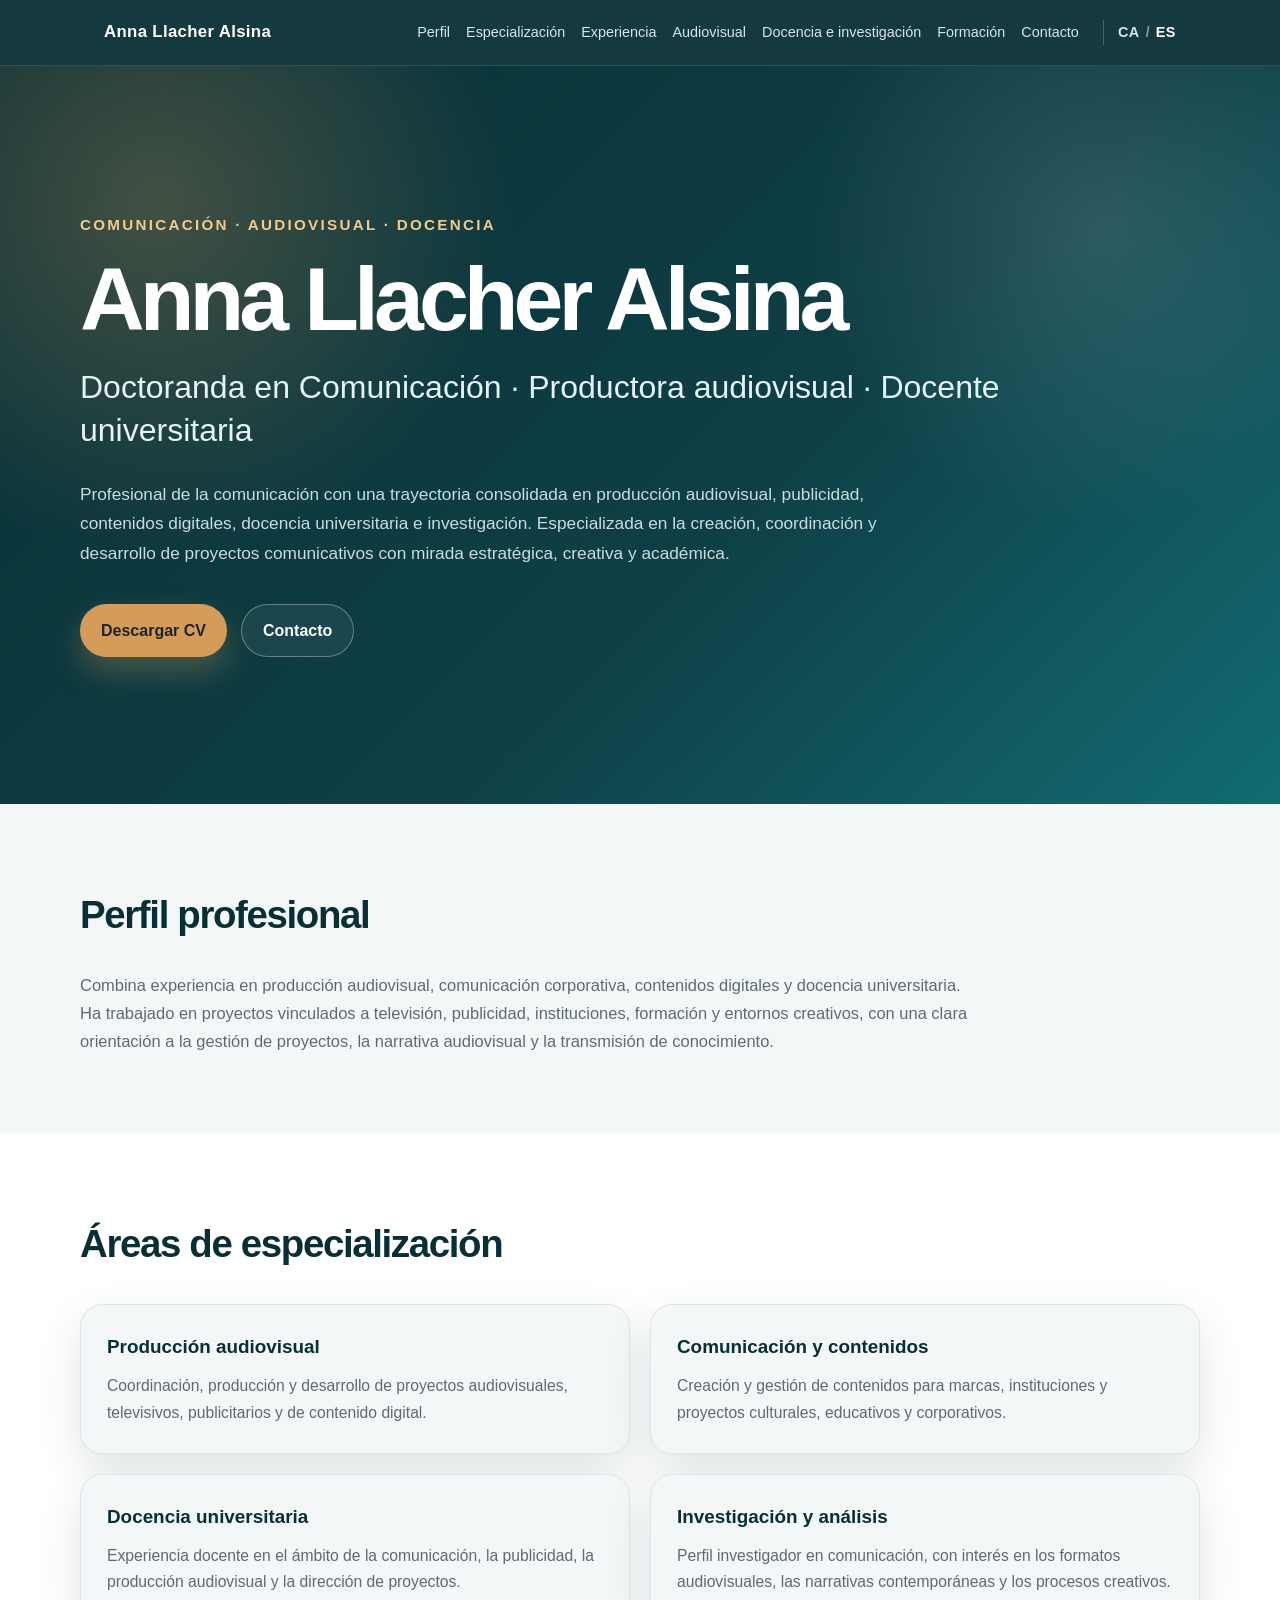
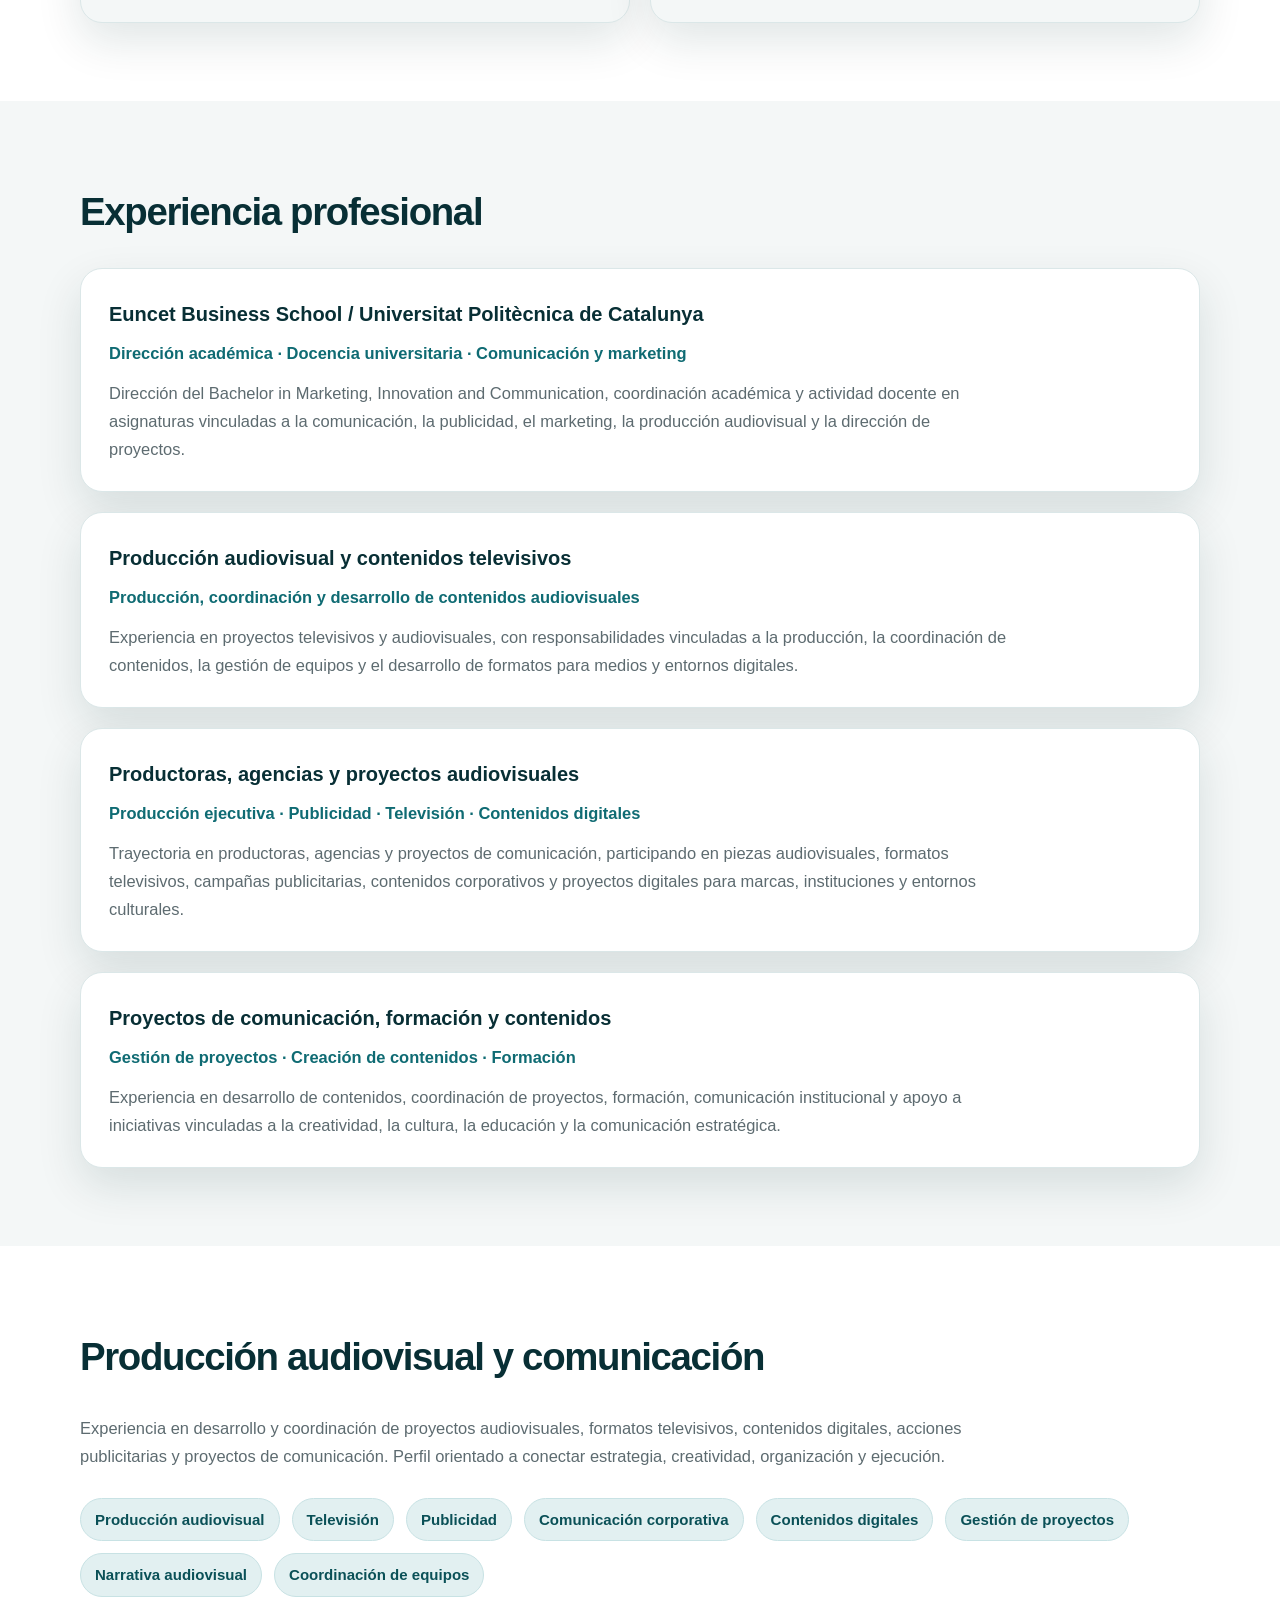
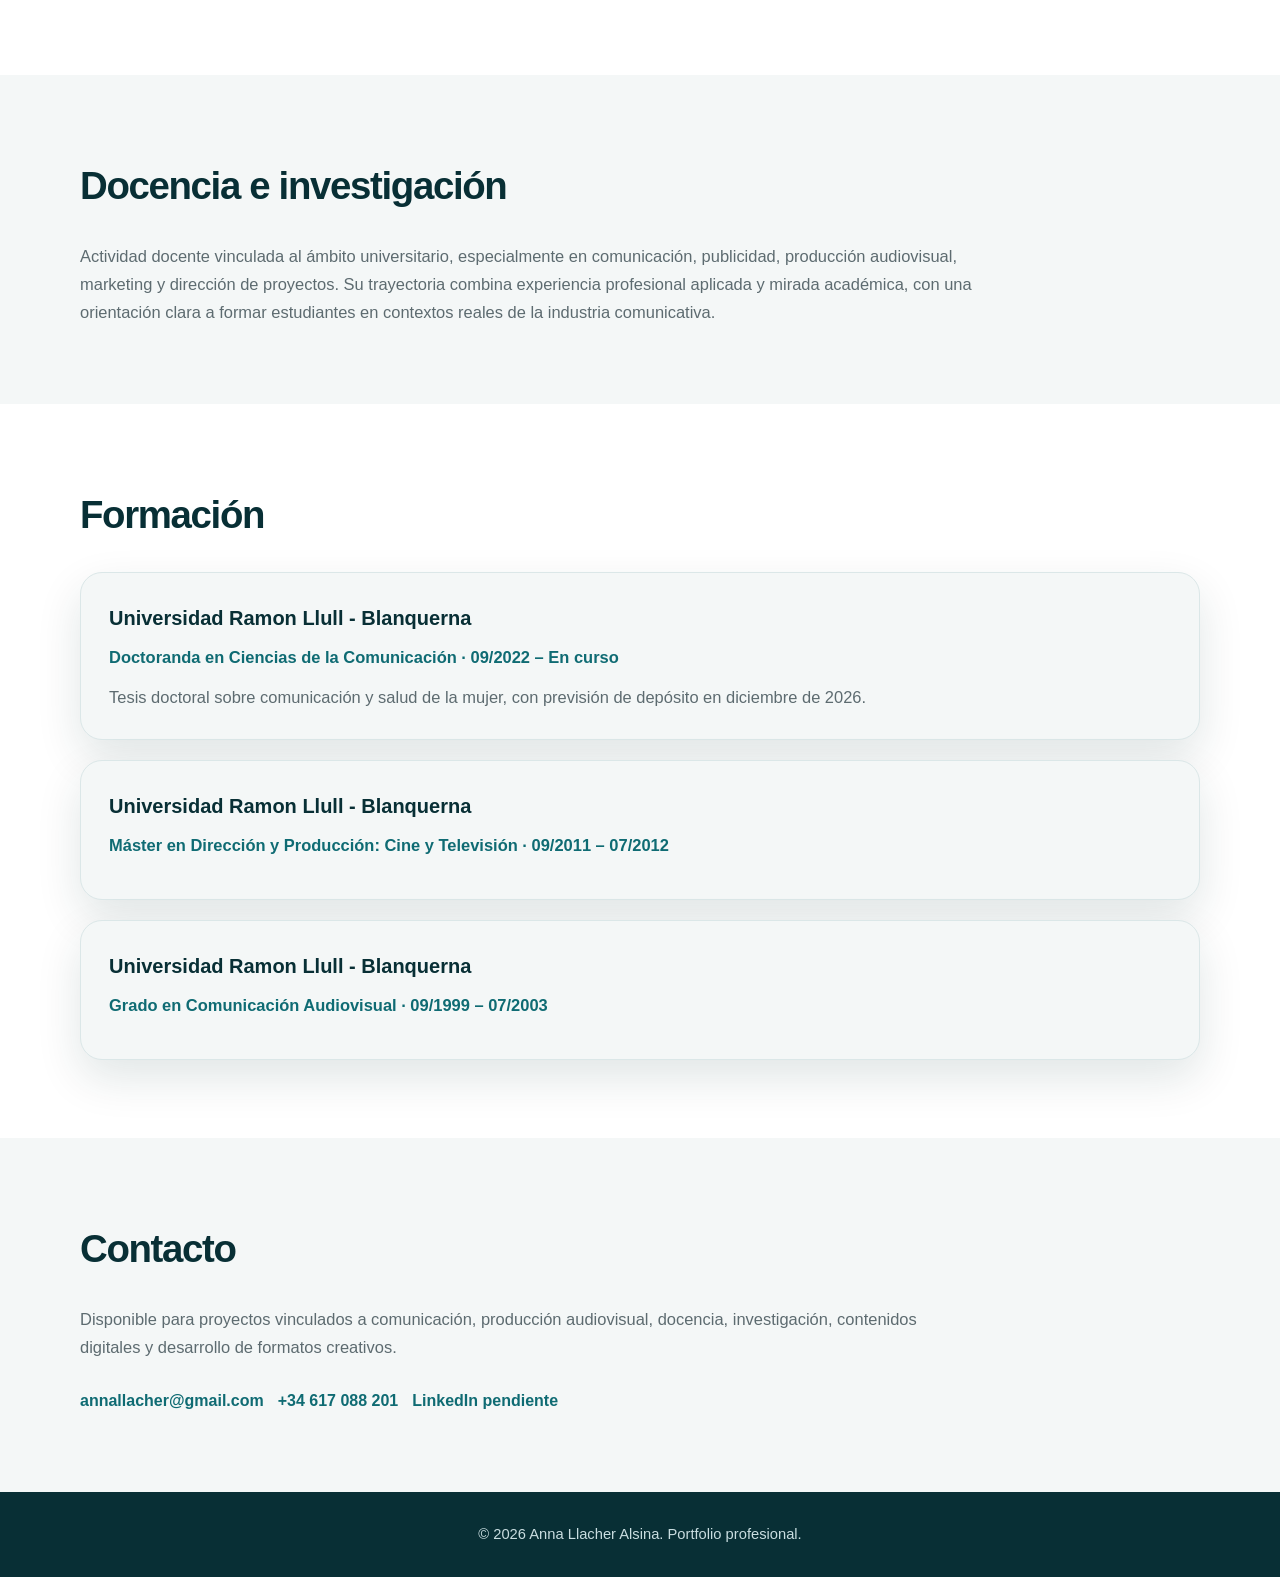
==== es.html @ 97cc1ad0 "Initial Anna Llacher professional portfolio" ====
<!DOCTYPE html>
<html lang="es">

<head>
    <meta charset="UTF-8" />
    <meta name="viewport" content="width=device-width, initial-scale=1.0" />

    <title>Anna Llacher Alsina | Comunicación, audiovisual y docencia</title>

    <meta name="description"
        content="Portfolio profesional de Anna Llacher Alsina, doctoranda en Comunicación, productora audiovisual, docente universitaria y profesional de la comunicación." />

    <link rel="stylesheet" href="styles.css" />
</head>

<body>

    <header class="site-header">
        <nav class="navbar">
            <a class="brand" href="#inicio">Anna Llacher Alsina</a>

            <div class="nav-links">
                <a href="#perfil">Perfil</a>
                <a href="#especializacion">Especialización</a>
                <a href="#experiencia">Experiencia</a>
                <a href="#audiovisual">Audiovisual</a>
                <a href="#docencia">Docencia e investigación</a>
                <a href="#formacion">Formación</a>
                <a href="#contacto">Contacto</a>

                <div class="language-switcher">
                    <a href="index.html">CA</a>
                    <span>/</span>
                    <a href="es.html" class="active">ES</a>
                </div>
            </div>
        </nav>
    </header>

    <main id="inicio">
        <section class="hero">
            <div class="hero-content">
                <p class="eyebrow">Comunicación · Audiovisual · Docencia</p>

                <h1>Anna Llacher Alsina</h1>

                <h2>Doctoranda en Comunicación · Productora audiovisual · Docente universitaria</h2>

                <p class="hero-text">
                    Profesional de la comunicación con una trayectoria consolidada en producción audiovisual,
                    publicidad, contenidos digitales, docencia universitaria e investigación. Especializada en la
                    creación, coordinación y desarrollo de proyectos comunicativos con mirada estratégica,
                    creativa y académica.
                </p>

                <div class="hero-actions">
                    <a class="btn btn-primary" href="assets/cv/Anna_Llacher_CV_Septiembre2025_ES.pdf" download>
                        Descargar CV
                    </a>

                    <a class="btn btn-secondary" href="#contacto">
                        Contacto
                    </a>
                </div>
            </div>
        </section>

        <section id="perfil" class="section">
            <div class="container">
                <h2>Perfil profesional</h2>

                <p>
                    Combina experiencia en producción audiovisual, comunicación corporativa, contenidos digitales
                    y docencia universitaria. Ha trabajado en proyectos vinculados a televisión, publicidad,
                    instituciones, formación y entornos creativos, con una clara orientación a la gestión de proyectos,
                    la narrativa audiovisual y la transmisión de conocimiento.
                </p>
            </div>
        </section>

        <section id="especializacion" class="section section-alt">
            <div class="container">
                <h2>Áreas de especialización</h2>

                <div class="grid">
                    <article class="mini-card">
                        <h3>Producción audiovisual</h3>
                        <p>
                            Coordinación, producción y desarrollo de proyectos audiovisuales, televisivos,
                            publicitarios y de contenido digital.
                        </p>
                    </article>

                    <article class="mini-card">
                        <h3>Comunicación y contenidos</h3>
                        <p>
                            Creación y gestión de contenidos para marcas, instituciones y proyectos culturales,
                            educativos y corporativos.
                        </p>
                    </article>

                    <article class="mini-card">
                        <h3>Docencia universitaria</h3>
                        <p>
                            Experiencia docente en el ámbito de la comunicación, la publicidad, la producción
                            audiovisual y la dirección de proyectos.
                        </p>
                    </article>

                    <article class="mini-card">
                        <h3>Investigación y análisis</h3>
                        <p>
                            Perfil investigador en comunicación, con interés en los formatos audiovisuales,
                            las narrativas contemporáneas y los procesos creativos.
                        </p>
                    </article>
                </div>
            </div>
        </section>

        <section id="experiencia" class="section">
            <div class="container">
                <h2>Experiencia profesional</h2>

                <article class="card">
                    <h3>Euncet Business School / Universitat Politècnica de Catalunya</h3>
                    <p class="card-subtitle">Dirección académica · Docencia universitaria · Comunicación y marketing</p>

                    <p>
                        Dirección del Bachelor in Marketing, Innovation and Communication, coordinación académica
                        y actividad docente en asignaturas vinculadas a la comunicación, la publicidad, el marketing,
                        la producción audiovisual y la dirección de proyectos.
                    </p>
                </article>

                <article class="card">
                    <h3>Producción audiovisual y contenidos televisivos</h3>
                    <p class="card-subtitle">Producción, coordinación y desarrollo de contenidos audiovisuales</p>

                    <p>
                        Experiencia en proyectos televisivos y audiovisuales, con responsabilidades vinculadas a la
                        producción, la coordinación de contenidos, la gestión de equipos y el desarrollo de formatos
                        para medios y entornos digitales.
                    </p>
                </article>

                <article class="card">
                    <h3>Productoras, agencias y proyectos audiovisuales</h3>
                    <p class="card-subtitle">Producción ejecutiva · Publicidad · Televisión · Contenidos digitales</p>

                    <p>
                        Trayectoria en productoras, agencias y proyectos de comunicación, participando en piezas
                        audiovisuales, formatos televisivos, campañas publicitarias, contenidos corporativos y proyectos
                        digitales para marcas, instituciones y entornos culturales.
                    </p>
                </article>

                <article class="card">
                    <h3>Proyectos de comunicación, formación y contenidos</h3>
                    <p class="card-subtitle">Gestión de proyectos · Creación de contenidos · Formación</p>

                    <p>
                        Experiencia en desarrollo de contenidos, coordinación de proyectos, formación,
                        comunicación institucional y apoyo a iniciativas vinculadas a la creatividad, la cultura,
                        la educación y la comunicación estratégica.
                    </p>
                </article>
            </div>
        </section>

        <section id="audiovisual" class="section section-alt">
            <div class="container">
                <h2>Producción audiovisual y comunicación</h2>

                <p>
                    Experiencia en desarrollo y coordinación de proyectos audiovisuales, formatos televisivos,
                    contenidos digitales, acciones publicitarias y proyectos de comunicación. Perfil orientado a
                    conectar estrategia, creatividad, organización y ejecución.
                </p>

                <div class="tags">
                    <span>Producción audiovisual</span>
                    <span>Televisión</span>
                    <span>Publicidad</span>
                    <span>Comunicación corporativa</span>
                    <span>Contenidos digitales</span>
                    <span>Gestión de proyectos</span>
                    <span>Narrativa audiovisual</span>
                    <span>Coordinación de equipos</span>
                </div>
            </div>
        </section>

        <section id="docencia" class="section">
            <div class="container">
                <h2>Docencia e investigación</h2>

                <p>
                    Actividad docente vinculada al ámbito universitario, especialmente en comunicación,
                    publicidad, producción audiovisual, marketing y dirección de proyectos. Su trayectoria
                    combina experiencia profesional aplicada y mirada académica, con una orientación clara
                    a formar estudiantes en contextos reales de la industria comunicativa.
                </p>
            </div>
        </section>

        <section id="formacion" class="section section-alt">
            <div class="container">
                <h2>Formación</h2>

                <article class="card">
                    <h3>Universidad Ramon Llull - Blanquerna</h3>
                    <p class="card-subtitle">Doctoranda en Ciencias de la Comunicación · 09/2022 – En curso</p>
                    <p>
                        Tesis doctoral sobre comunicación y salud de la mujer, con previsión de depósito
                        en diciembre de 2026.
                    </p>
                </article>

                <article class="card">
                    <h3>Universidad Ramon Llull - Blanquerna</h3>
                    <p class="card-subtitle">Máster en Dirección y Producción: Cine y Televisión · 09/2011 – 07/2012</p>
                </article>

                <article class="card">
                    <h3>Universidad Ramon Llull - Blanquerna</h3>
                    <p class="card-subtitle">Grado en Comunicación Audiovisual · 09/1999 – 07/2003</p>
                </article>
            </div>
        </section>

        <section id="contacto" class="section">
            <div class="container">
                <h2>Contacto</h2>

                <p>
                    Disponible para proyectos vinculados a comunicación, producción audiovisual, docencia,
                    investigación, contenidos digitales y desarrollo de formatos creativos.
                </p>

                <div class="contact-links">
                    <a href="mailto:annallacher@gmail.com">annallacher@gmail.com</a>
                    <a href="tel:+34617088201">+34 617 088 201</a>
                    <a href="#">LinkedIn pendiente</a>
                </div>
            </div>
        </section>
    </main>

    <footer class="site-footer">
        <p>© <span id="current-year"></span> Anna Llacher Alsina. Portfolio profesional.</p>
    </footer>

    <script src="script.js"></script>
</body>

</html>
---- styles.css ----
/* =========================================================
   Portfolio Anna Llacher Alsina
   Estils principals
   ========================================================= */

/* Reset bàsic */
* {
  box-sizing: border-box;
  margin: 0;
  padding: 0;
}

/* Variables generals */
:root {
  --color-bg: #0f3f46;
  --color-bg-dark: #082f35;
  --color-bg-soft: #f4f7f7;
  --color-surface: #ffffff;
  --color-surface-alt: #eef5f5;
  --color-text: #172326;
  --color-text-muted: #5d6b70;
  --color-primary: #0f6b73;
  --color-primary-dark: #0a5057;
  --color-accent: #d59b5b;
  --color-border: #dbe7e8;
  --color-white: #ffffff;

  --max-width: 1120px;
  --radius-lg: 22px;
  --radius-md: 14px;
  --shadow-soft: 0 18px 45px rgba(8, 47, 53, 0.12);
}

/* Navegació suau per ancles */
html {
  scroll-behavior: smooth;
}

/* Estil general */
body {
  font-family: Arial, Helvetica, sans-serif;
  background: var(--color-bg-soft);
  color: var(--color-text);
  line-height: 1.7;
}

/* =========================================================
   Header i navegació
   ========================================================= */

.site-header {
  position: sticky;
  top: 0;
  z-index: 20;
  background: rgba(8, 47, 53, 0.95);
  backdrop-filter: blur(12px);
  border-bottom: 1px solid rgba(255, 255, 255, 0.12);
}

.navbar {
  max-width: var(--max-width);
  margin: 0 auto;
  padding: 18px 24px;
  display: flex;
  align-items: center;
  justify-content: space-between;
  gap: 24px;
}

.brand {
  color: var(--color-white);
  text-decoration: none;
  font-size: 1.05rem;
  font-weight: 700;
  letter-spacing: 0.02em;
  white-space: nowrap;
}

.nav-links {
  display: flex;
  align-items: center;
  gap: 16px;
  flex-wrap: wrap;
}

.nav-links a {
  color: #d6e6e8;
  text-decoration: none;
  font-size: 0.9rem;
  transition: color 0.2s ease;
}

.nav-links a:hover {
  color: var(--color-white);
}

/* Selector d’idioma */
.language-switcher {
  display: inline-flex;
  align-items: center;
  gap: 6px;
  margin-left: 8px;
  padding-left: 14px;
  border-left: 1px solid rgba(255, 255, 255, 0.22);
  color: #a9c7cb;
  font-size: 0.86rem;
  font-weight: 700;
}

.language-switcher a {
  color: #d6e6e8;
  text-decoration: none;
  letter-spacing: 0.04em;
}

.language-switcher a.active {
  color: var(--color-white);
}

.language-switcher span {
  color: #7fa5aa;
}

/* =========================================================
   Hero principal
   ========================================================= */

.hero {
  min-height: 82vh;
  display: flex;
  align-items: center;
  padding: 92px 24px;
  color: var(--color-white);
  background:
    radial-gradient(circle at 12% 18%, rgba(213, 155, 91, 0.28), transparent 28%),
    radial-gradient(circle at 86% 22%, rgba(255, 255, 255, 0.12), transparent 24%),
    linear-gradient(135deg, var(--color-bg-dark) 0%, var(--color-bg) 58%, #126b73 100%);
}

.hero-content {
  width: 100%;
  max-width: var(--max-width);
  margin: 0 auto;
}

.eyebrow {
  color: #f3c991;
  font-size: 0.95rem;
  font-weight: 700;
  letter-spacing: 0.15em;
  text-transform: uppercase;
  margin-bottom: 18px;
}

.hero h1 {
  max-width: 900px;
  font-size: clamp(3rem, 7vw, 5.9rem);
  line-height: 0.98;
  letter-spacing: -0.055em;
  margin-bottom: 22px;
}

.hero h2 {
  max-width: 940px;
  color: #e6f3f4;
  font-size: clamp(1.25rem, 2.5vw, 2rem);
  font-weight: 500;
  line-height: 1.35;
  margin-bottom: 28px;
}

.hero-text {
  max-width: 820px;
  color: #c9dde0;
  font-size: 1.08rem;
  margin-bottom: 36px;
}

/* Botons */
.hero-actions {
  display: flex;
  gap: 14px;
  flex-wrap: wrap;
}

.btn {
  display: inline-flex;
  align-items: center;
  justify-content: center;
  min-height: 46px;
  padding: 12px 21px;
  border-radius: 999px;
  font-weight: 700;
  text-decoration: none;
  transition:
    transform 0.18s ease,
    box-shadow 0.18s ease,
    background 0.18s ease,
    border-color 0.18s ease;
}

.btn:hover {
  transform: translateY(-2px);
}

.btn-primary {
  background: var(--color-accent);
  color: #1d2527;
  box-shadow: 0 14px 32px rgba(213, 155, 91, 0.32);
}

.btn-primary:hover {
  background: #e0a968;
}

.btn-secondary {
  color: var(--color-white);
  border: 1px solid rgba(255, 255, 255, 0.32);
  background: rgba(255, 255, 255, 0.06);
}

.btn-secondary:hover {
  background: rgba(255, 255, 255, 0.13);
}

/* =========================================================
   Seccions generals
   ========================================================= */

.section {
  padding: 78px 24px;
  background: var(--color-bg-soft);
}

.section-alt {
  background: var(--color-surface);
}

.container {
  max-width: var(--max-width);
  margin: 0 auto;
}

.section h2 {
  color: var(--color-bg-dark);
  font-size: clamp(1.85rem, 3vw, 2.55rem);
  letter-spacing: -0.035em;
  margin-bottom: 24px;
}

.section p {
  max-width: 900px;
  color: var(--color-text-muted);
  font-size: 1.03rem;
}

/* =========================================================
   Targetes
   ========================================================= */

.card {
  background: var(--color-surface);
  border: 1px solid var(--color-border);
  border-radius: var(--radius-lg);
  padding: 28px;
  margin-top: 20px;
  box-shadow: var(--shadow-soft);
}

.section-alt .card {
  background: var(--color-bg-soft);
}

.card h3 {
  color: var(--color-bg-dark);
  font-size: 1.25rem;
  margin-bottom: 8px;
}

.card-subtitle {
  color: var(--color-primary) !important;
  font-weight: 700;
  margin-bottom: 12px;
}

/* =========================================================
   Grid d’especialització
   ========================================================= */

.grid {
  display: grid;
  grid-template-columns: repeat(2, minmax(0, 1fr));
  gap: 20px;
  margin-top: 28px;
}

.mini-card {
  background: var(--color-bg-soft);
  border: 1px solid var(--color-border);
  border-radius: var(--radius-lg);
  padding: 26px;
  box-shadow: var(--shadow-soft);
}

.mini-card h3 {
  color: var(--color-bg-dark);
  font-size: 1.18rem;
  margin-bottom: 10px;
}

.mini-card p {
  color: var(--color-text-muted);
  font-size: 0.98rem;
}

/* =========================================================
   Tags
   ========================================================= */

.tags {
  display: flex;
  flex-wrap: wrap;
  gap: 12px;
  margin-top: 28px;
}

.tags span {
  display: inline-flex;
  align-items: center;
  min-height: 38px;
  padding: 8px 14px;
  border-radius: 999px;
  background: #e2f0f1;
  color: var(--color-primary-dark);
  border: 1px solid #c8e2e4;
  font-weight: 700;
  font-size: 0.94rem;
}

/* =========================================================
   Contacte
   ========================================================= */

.contact-links {
  display: flex;
  flex-wrap: wrap;
  gap: 14px;
  margin-top: 26px;
}

.contact-links a {
  color: var(--color-primary);
  font-weight: 700;
  text-decoration: none;
}

.contact-links a:hover {
  text-decoration: underline;
}

/* =========================================================
   Footer
   ========================================================= */

.site-footer {
  background: var(--color-bg-dark);
  color: #c9dde0;
  text-align: center;
  padding: 30px 24px;
}

.site-footer p {
  font-size: 0.92rem;
}

/* =========================================================
   Responsive
   ========================================================= */

@media (max-width: 900px) {
  .navbar {
    align-items: flex-start;
    flex-direction: column;
  }

  .nav-links {
    gap: 12px;
  }

  .language-switcher {
    margin-left: 0;
    padding-left: 0;
    border-left: none;
  }
}

@media (max-width: 760px) {
  .hero {
    min-height: auto;
    padding: 74px 22px;
  }

  .section {
    padding: 60px 22px;
  }

  .grid {
    grid-template-columns: 1fr;
  }

  .card,
  .mini-card {
    padding: 22px;
  }

  .hero h1 {
    letter-spacing: -0.04em;
  }
}
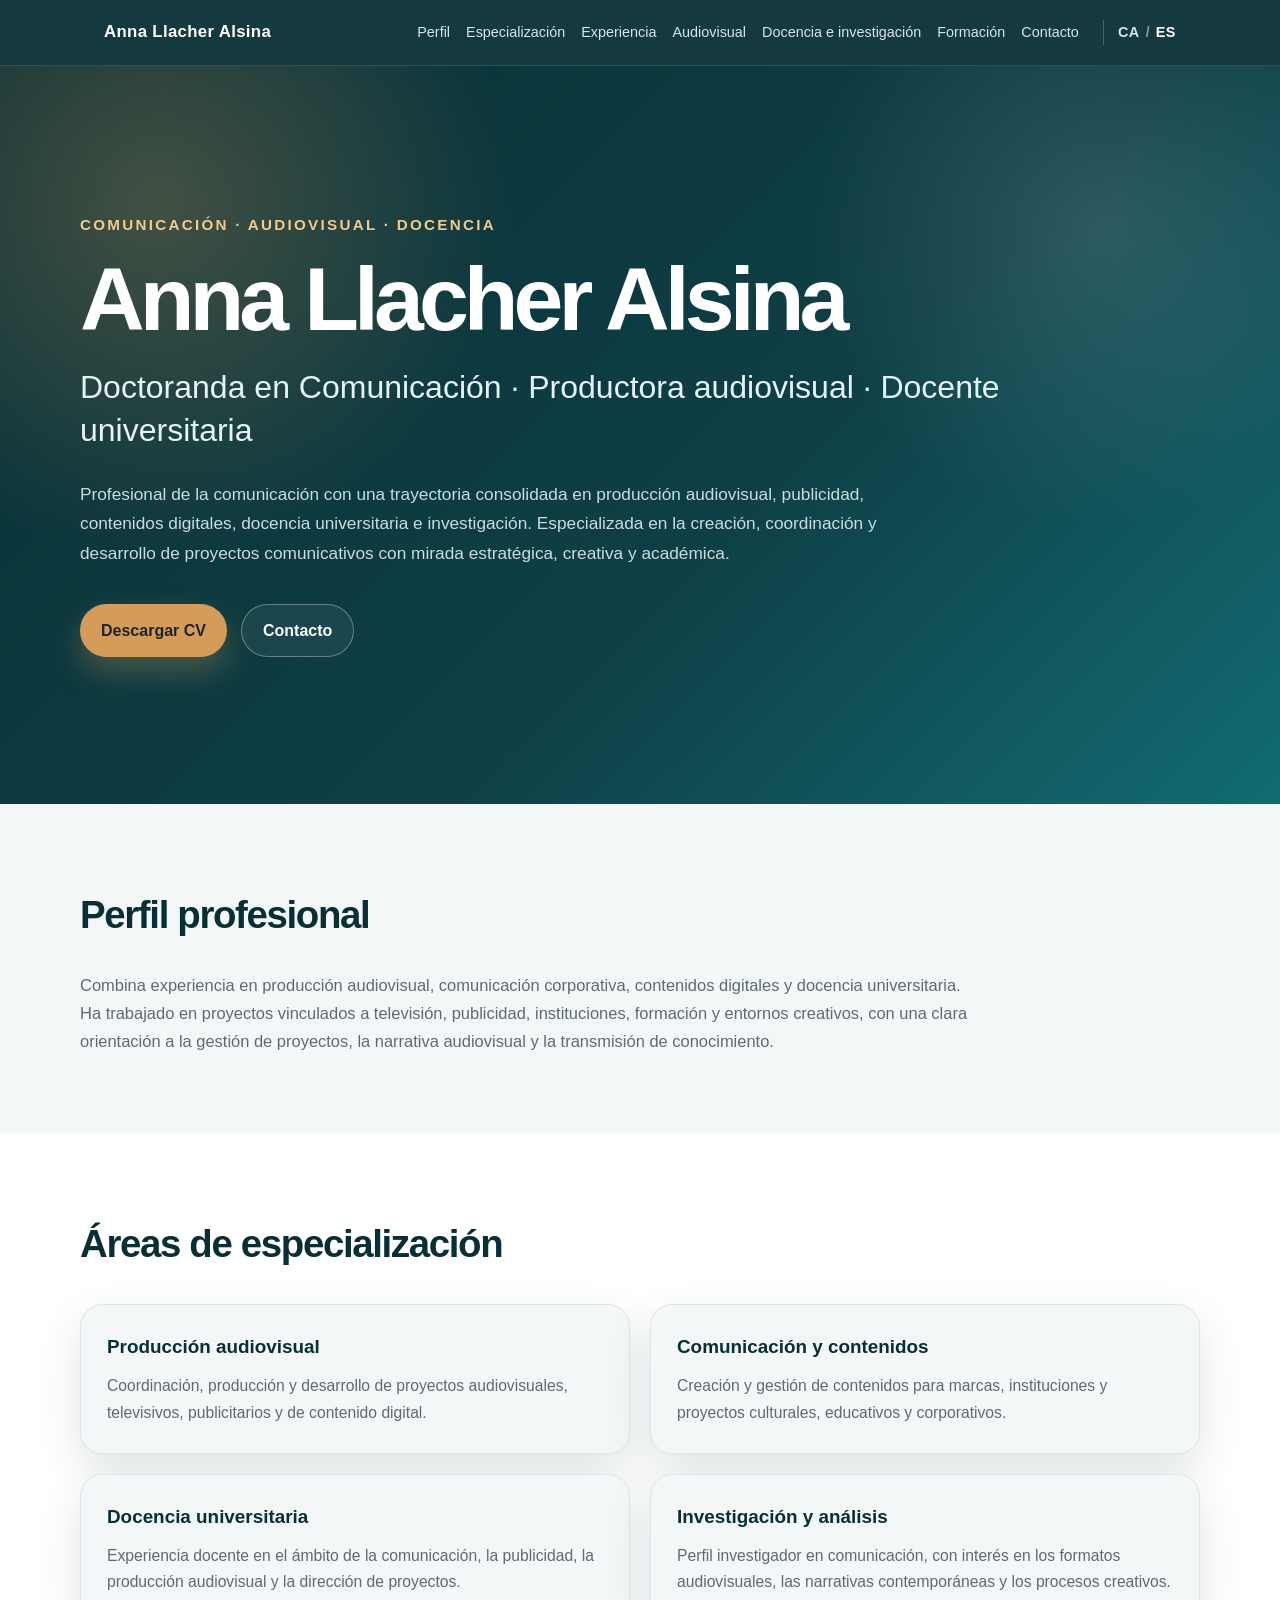
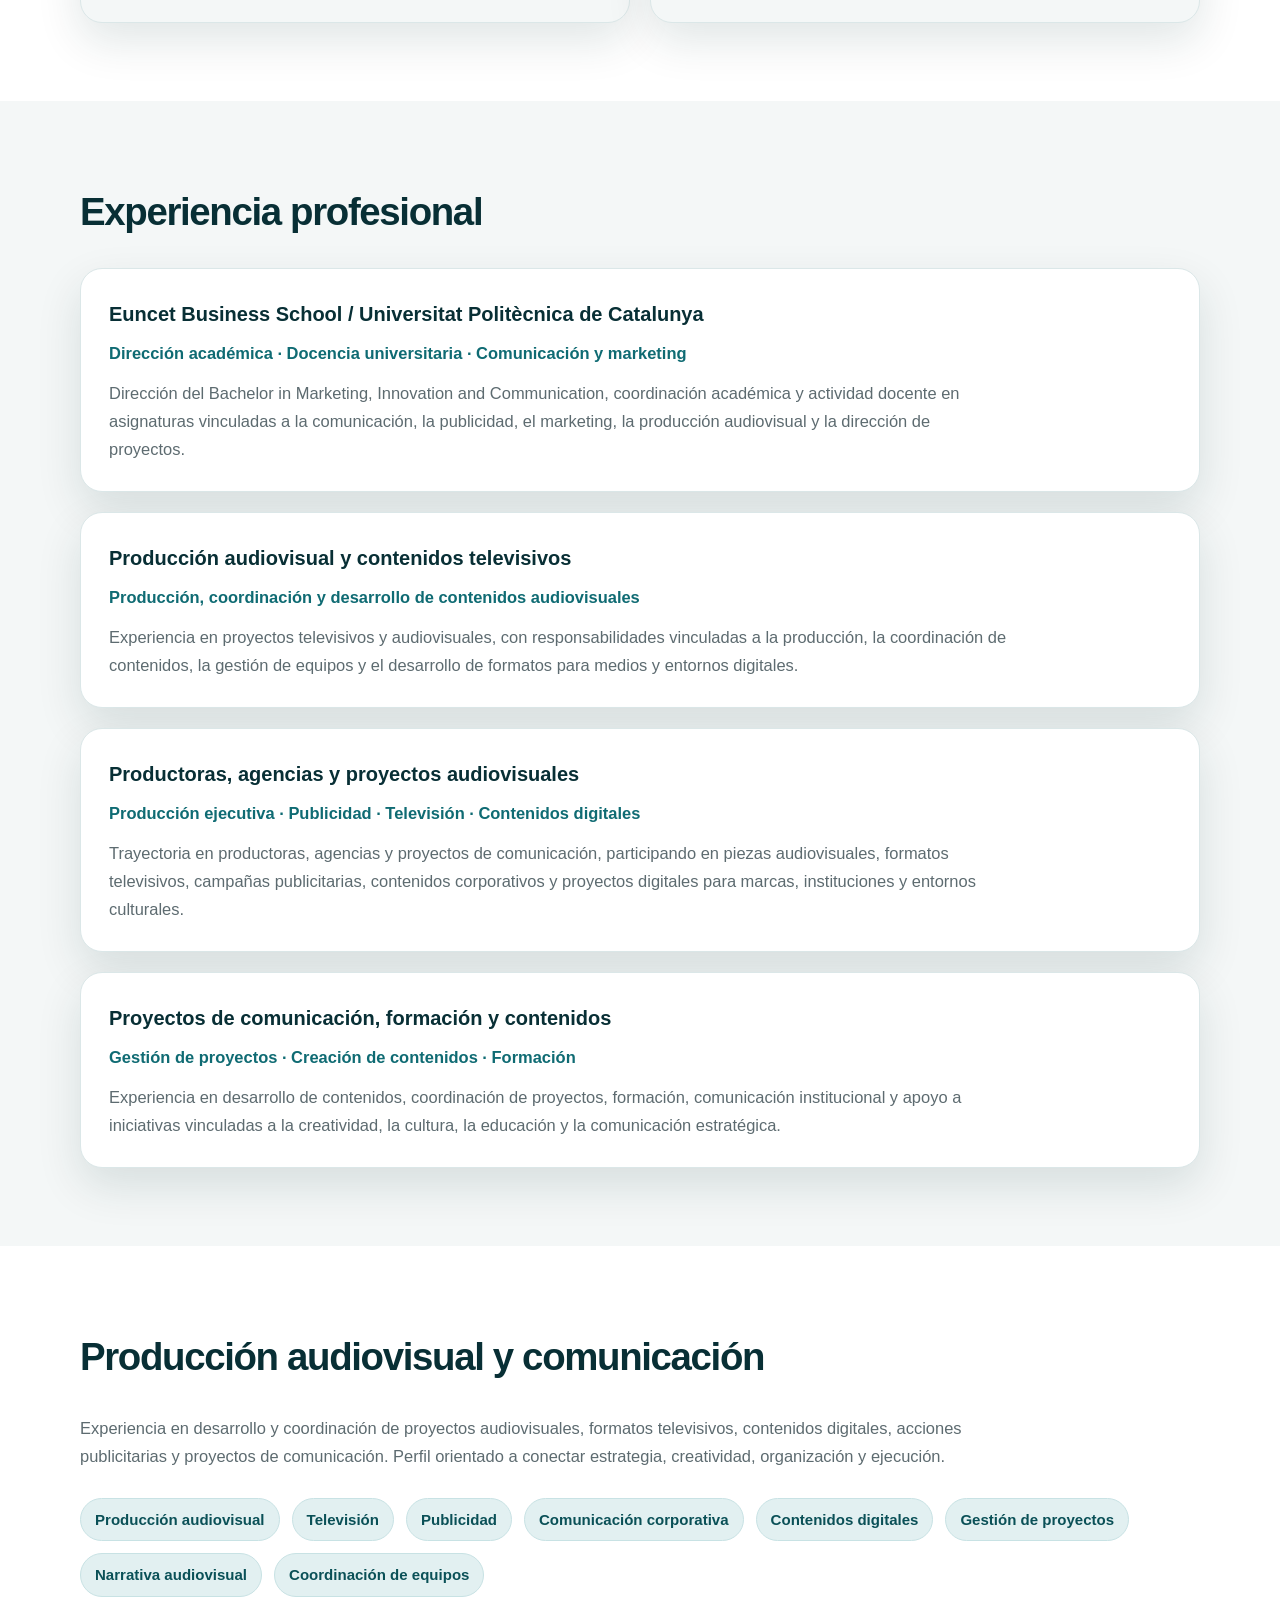
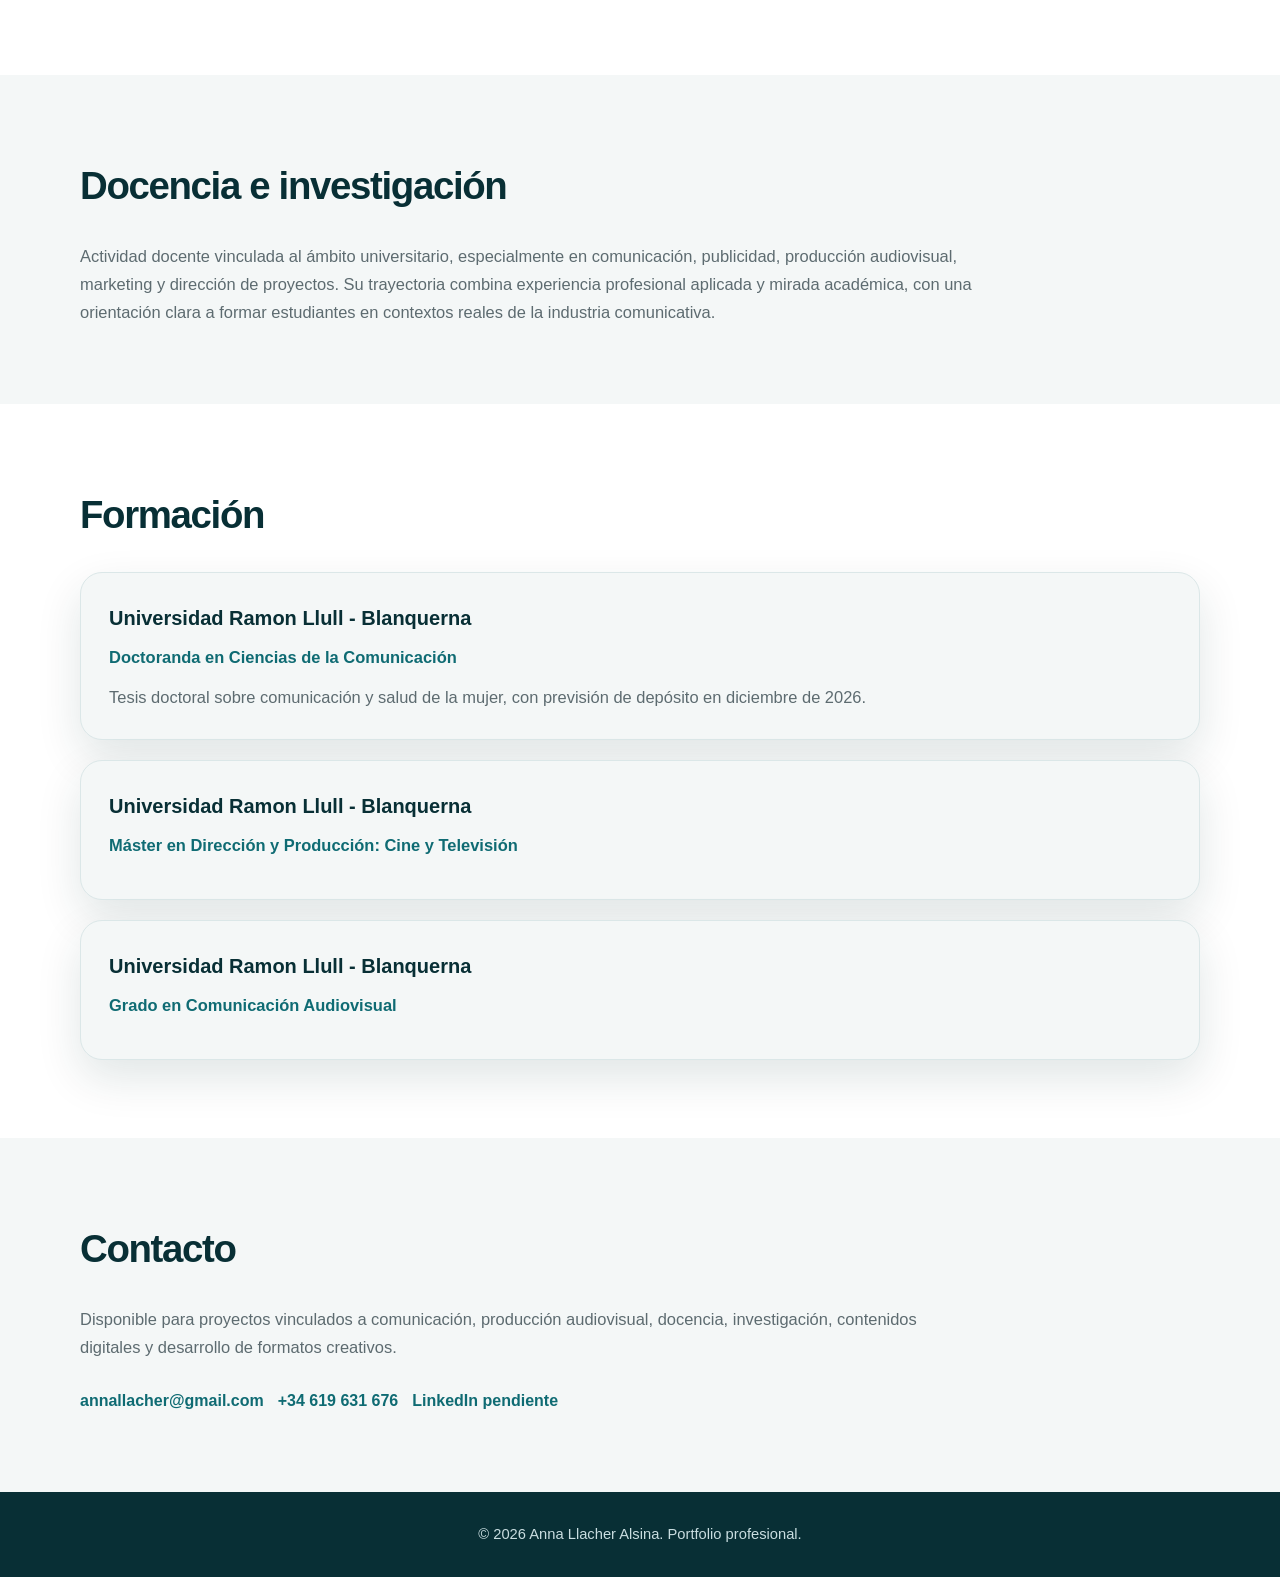
==== commit 79a7b48b: "Update portfolio content" ====
--- a/es.html
+++ b/es.html
@@ -210,7 +210,7 @@
 
                 <article class="card">
                     <h3>Universidad Ramon Llull - Blanquerna</h3>
-                    <p class="card-subtitle">Doctoranda en Ciencias de la Comunicación · 09/2022 – En curso</p>
+                    <p class="card-subtitle">Doctoranda en Ciencias de la Comunicación</p>
                     <p>
                         Tesis doctoral sobre comunicación y salud de la mujer, con previsión de depósito
                         en diciembre de 2026.
@@ -219,12 +219,12 @@
 
                 <article class="card">
                     <h3>Universidad Ramon Llull - Blanquerna</h3>
-                    <p class="card-subtitle">Máster en Dirección y Producción: Cine y Televisión · 09/2011 – 07/2012</p>
+                    <p class="card-subtitle">Máster en Dirección y Producción: Cine y Televisión</p>
                 </article>
 
                 <article class="card">
                     <h3>Universidad Ramon Llull - Blanquerna</h3>
-                    <p class="card-subtitle">Grado en Comunicación Audiovisual · 09/1999 – 07/2003</p>
+                    <p class="card-subtitle">Grado en Comunicación Audiovisual</p>
                 </article>
             </div>
         </section>
@@ -240,7 +240,7 @@
 
                 <div class="contact-links">
                     <a href="mailto:annallacher@gmail.com">annallacher@gmail.com</a>
-                    <a href="tel:+34617088201">+34 617 088 201</a>
+                    <a href="tel:+34619631676">+34 619 631 676</a>
                     <a href="#">LinkedIn pendiente</a>
                 </div>
             </div>
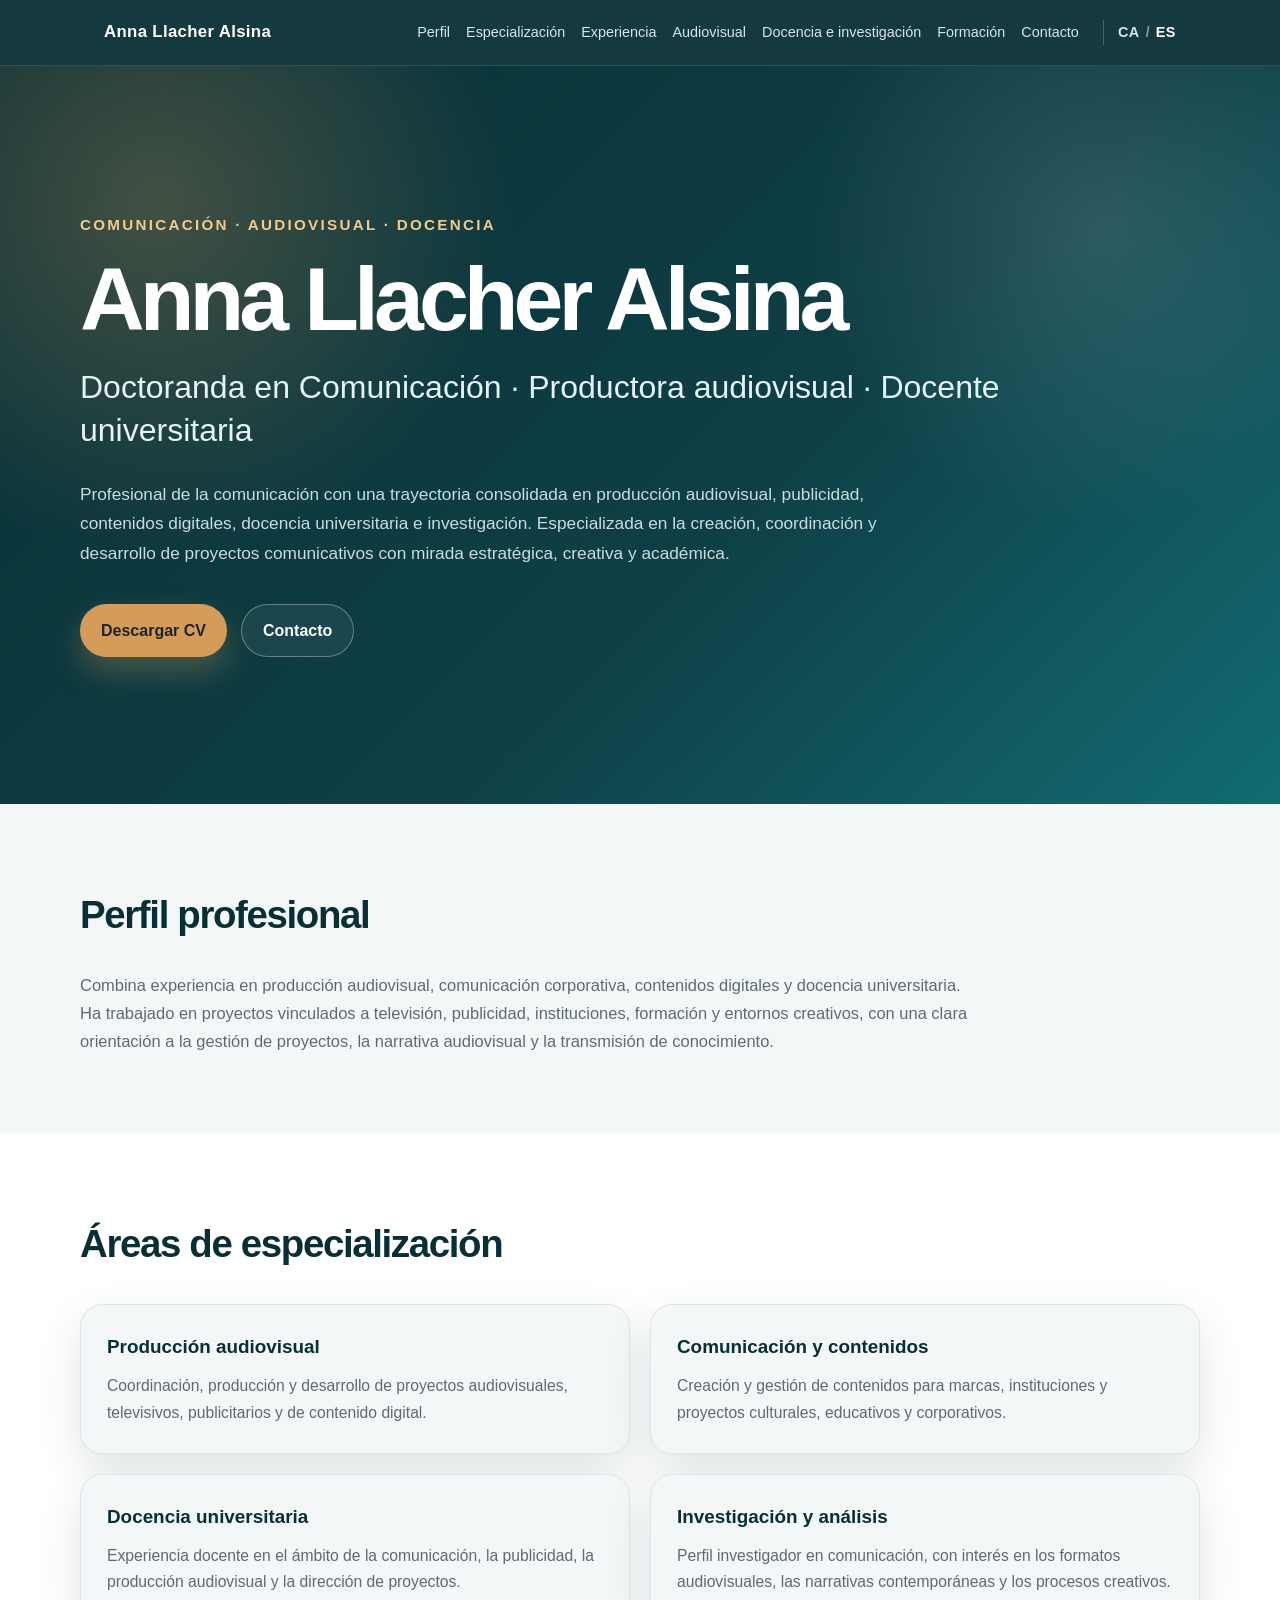
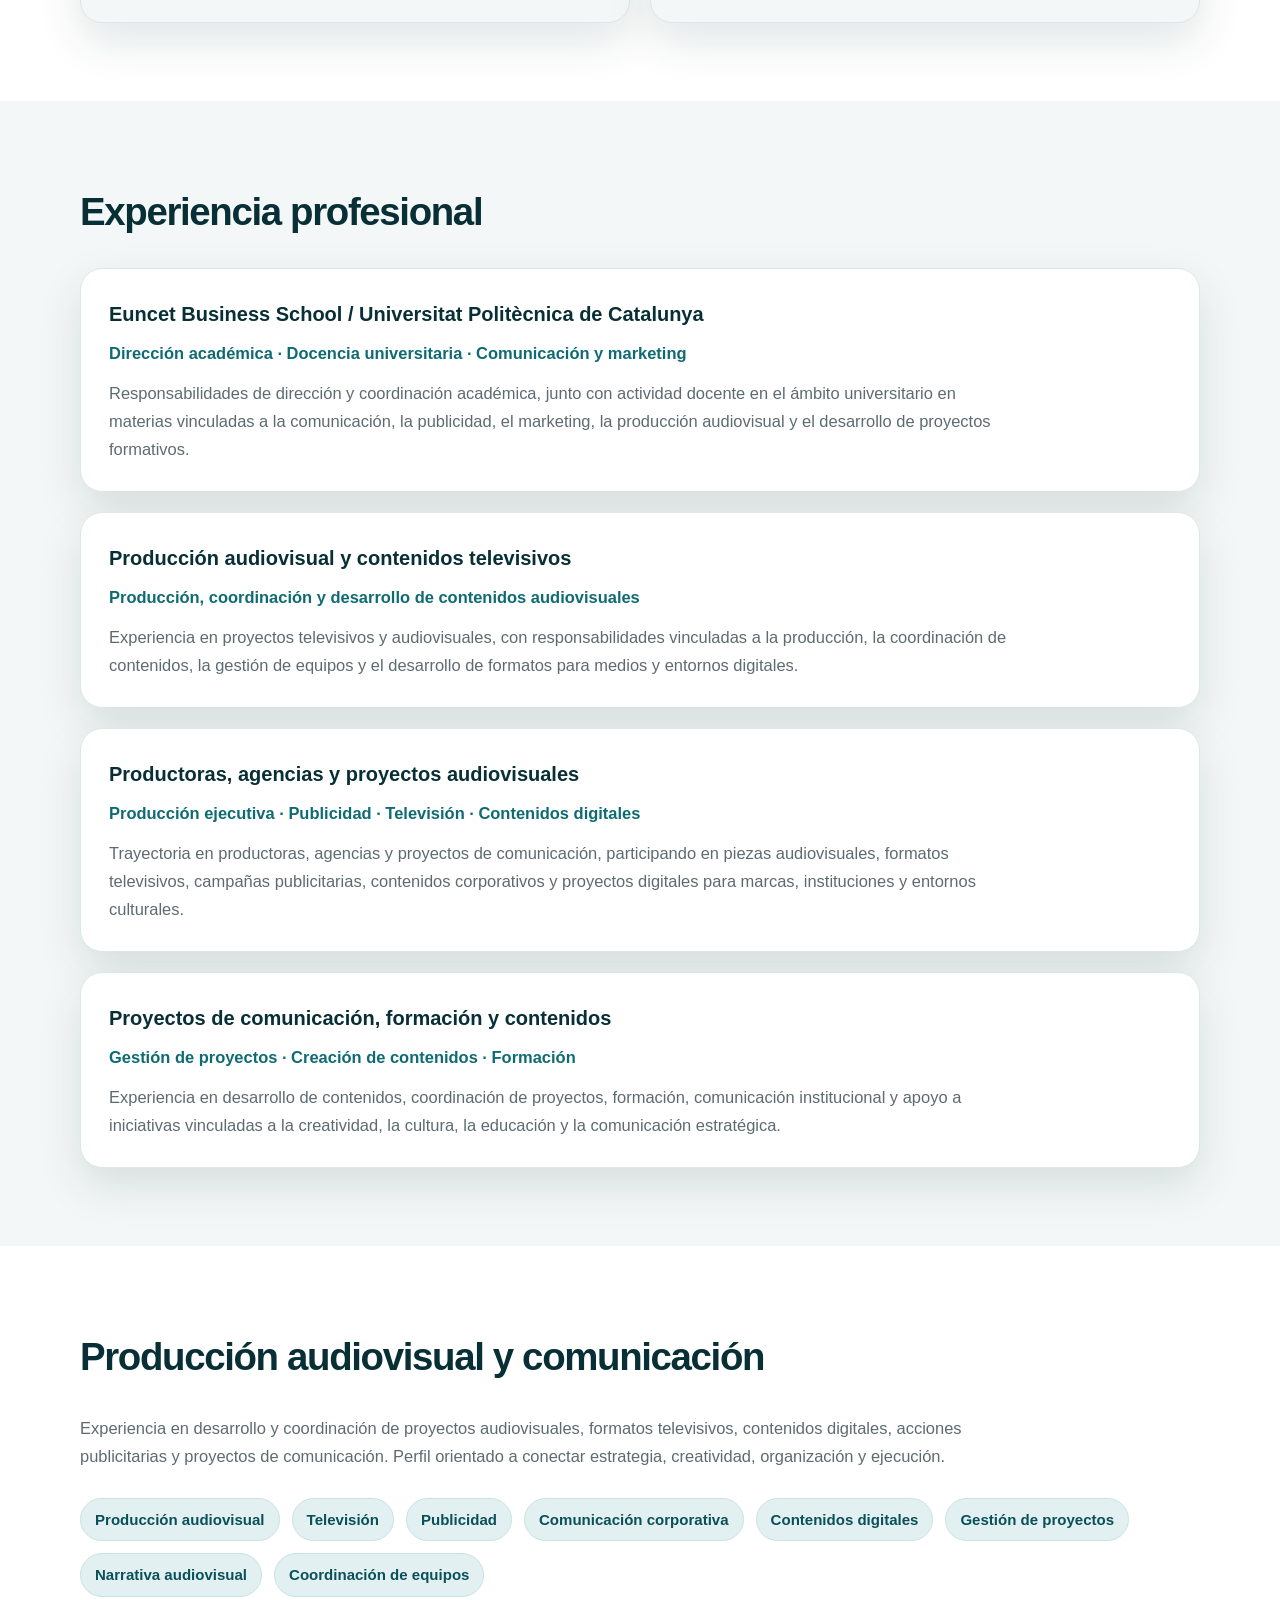
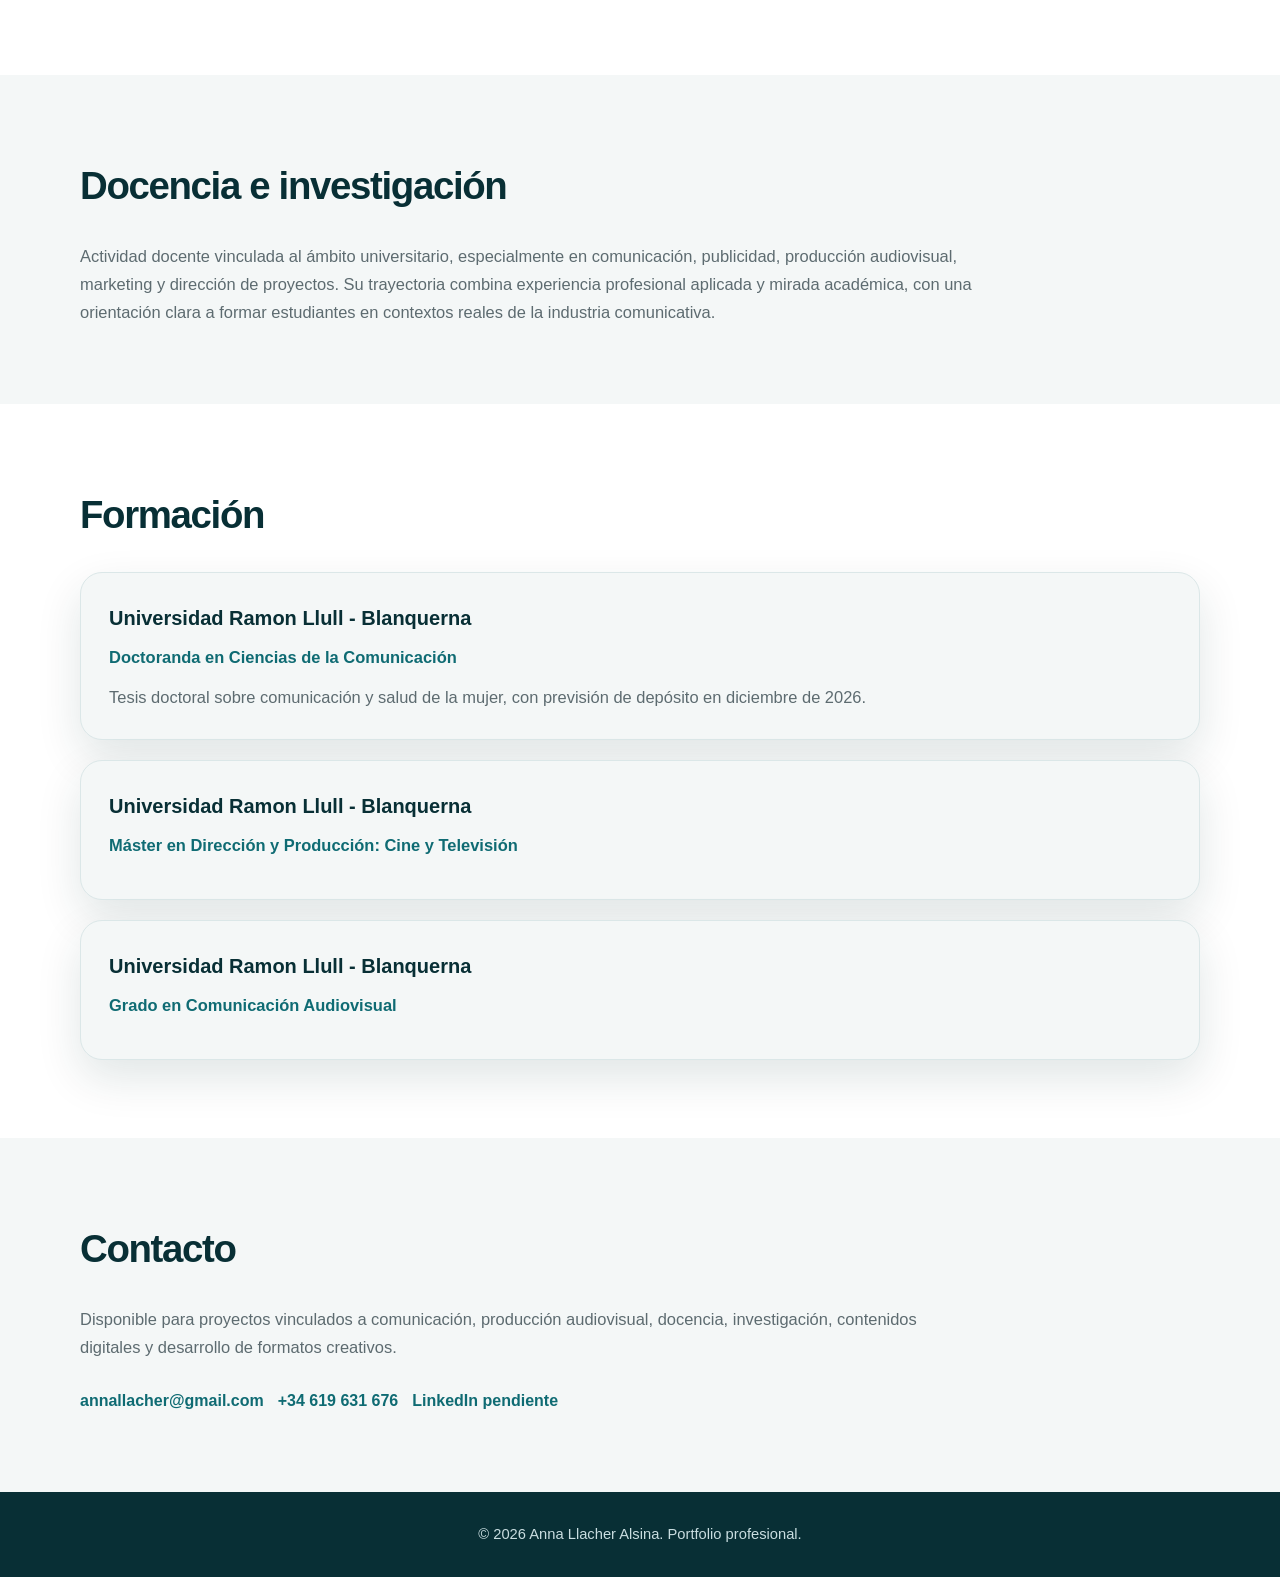
==== commit d59557b1: "Update portfolio content" ====
--- a/es.html
+++ b/es.html
@@ -127,9 +127,9 @@
                     <p class="card-subtitle">Dirección académica · Docencia universitaria · Comunicación y marketing</p>
 
                     <p>
-                        Dirección del Bachelor in Marketing, Innovation and Communication, coordinación académica
-                        y actividad docente en asignaturas vinculadas a la comunicación, la publicidad, el marketing,
-                        la producción audiovisual y la dirección de proyectos.
+                        Responsabilidades de dirección y coordinación académica, junto con actividad docente
+                        en el ámbito universitario en materias vinculadas a la comunicación, la publicidad,
+                        el marketing, la producción audiovisual y el desarrollo de proyectos formativos.
                     </p>
                 </article>
 
